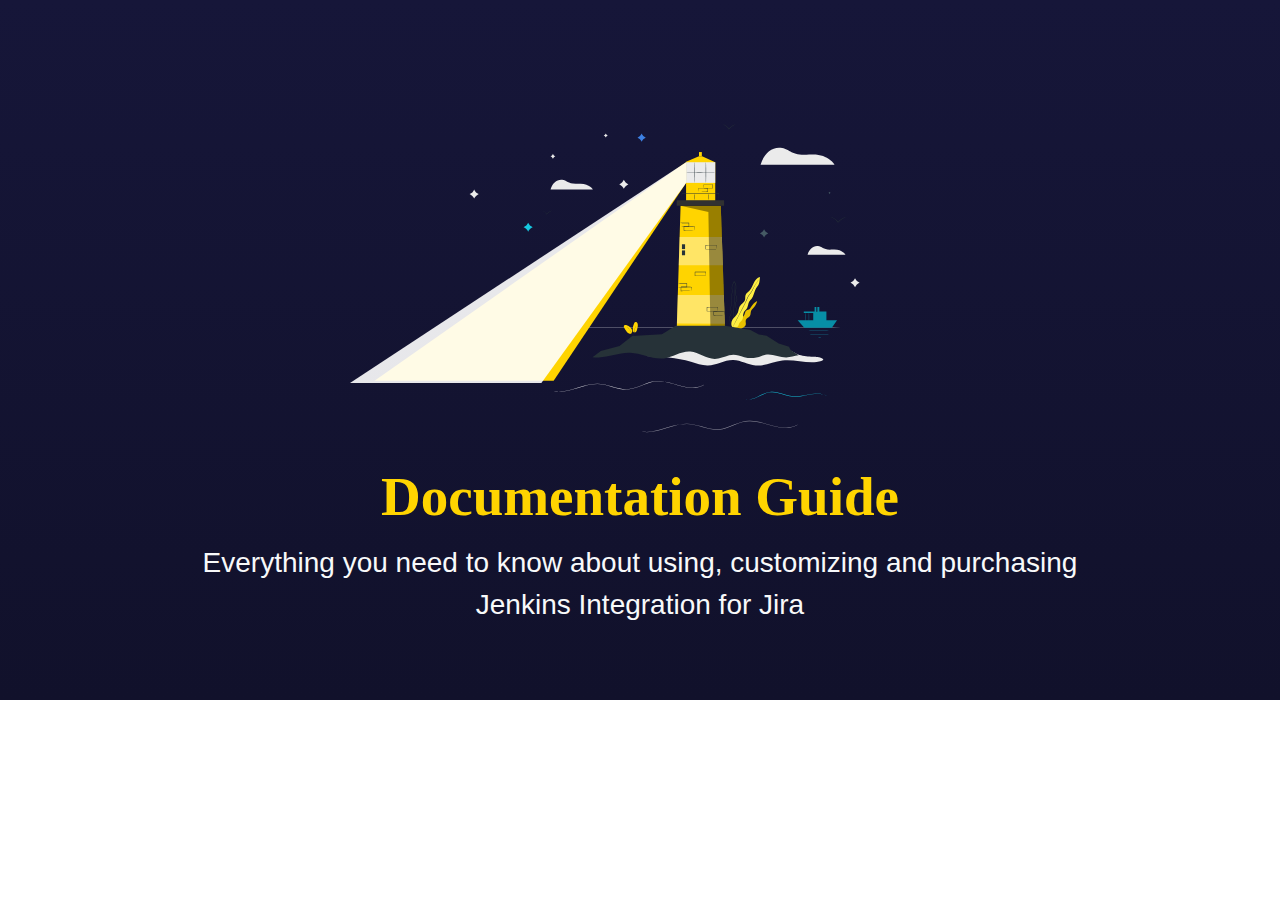
==== demo/index.html @ a4cf03d1 "cool lightbox" ====
<!doctype html>
<html class="no-js" lang="">

<head>
  <meta charset="utf-8">
  <title></title>
  <meta name="description" content="">
  <meta name="viewport" content="width=device-width, initial-scale=1">

  <!--  <meta property="og:title" content=""> -->
  <!--  <meta property="og:type" content=""> -->
  <!--  <meta property="og:url" content=""> -->
  <!--  <meta property="og:image" content=""> -->

  <!--  <link rel="apple-touch-icon" href="icon.png"> -->
  <!-- Place favicon.ico in the root directory -->

  <link rel="stylesheet" href="css/style.css">

  <meta name="theme-color" content="#fafafa">
</head>

<body class="page-home">
<main role="main">
  <!-- ======= START site section:hero ======= -->
  <section class="section section-hero hero-home">
    <!-- header height offset -->
    <div class="header-height-offset"></div>
    <!-- // header height offset -->
    <div class="container">
      <div class="row">
        <div class="col text-center">
          <div class="illustration">
            <img src="img/lighthouse.svg" alt="Lighthouse - Jenkins for jira" data-lightbox>
          </div>
          <h1 class="text-light visible-md">Jenkins Integration for Jira</h1>
          <h1 class="text-primary">Documentation Guide</h1>
          <p class="text-light">Everything you need to know about using, customizing and purchasing Jenkins Integration for Jira</p>

          <div class="service-select-mobile visible-md">
            <div class="info">
              <h2>1. Choose Cloud or Data Center/Server </h2>
              <div class="cta d-flex justify-content-between">
                <a href="#" class="btn btn-white service-select-btn" data-service="cloud">Cloud</a>
                <a href="#" class="btn btn-white service-select-btn" data-service="data-center-server">Data Center/Server</a>
              </div>
            </div>
          </div>
        </div>
      </div>
    </div>
  </section>
</main>

<!-- load lightbox conditionally -->
<script>
  (function() {
    if (true) {
      document.write('<script src="js/custom-lightbox.js"><\/script>');
    }
  })();
</script>
<!-- // load lightbox conditionally -->

</body>
</html>
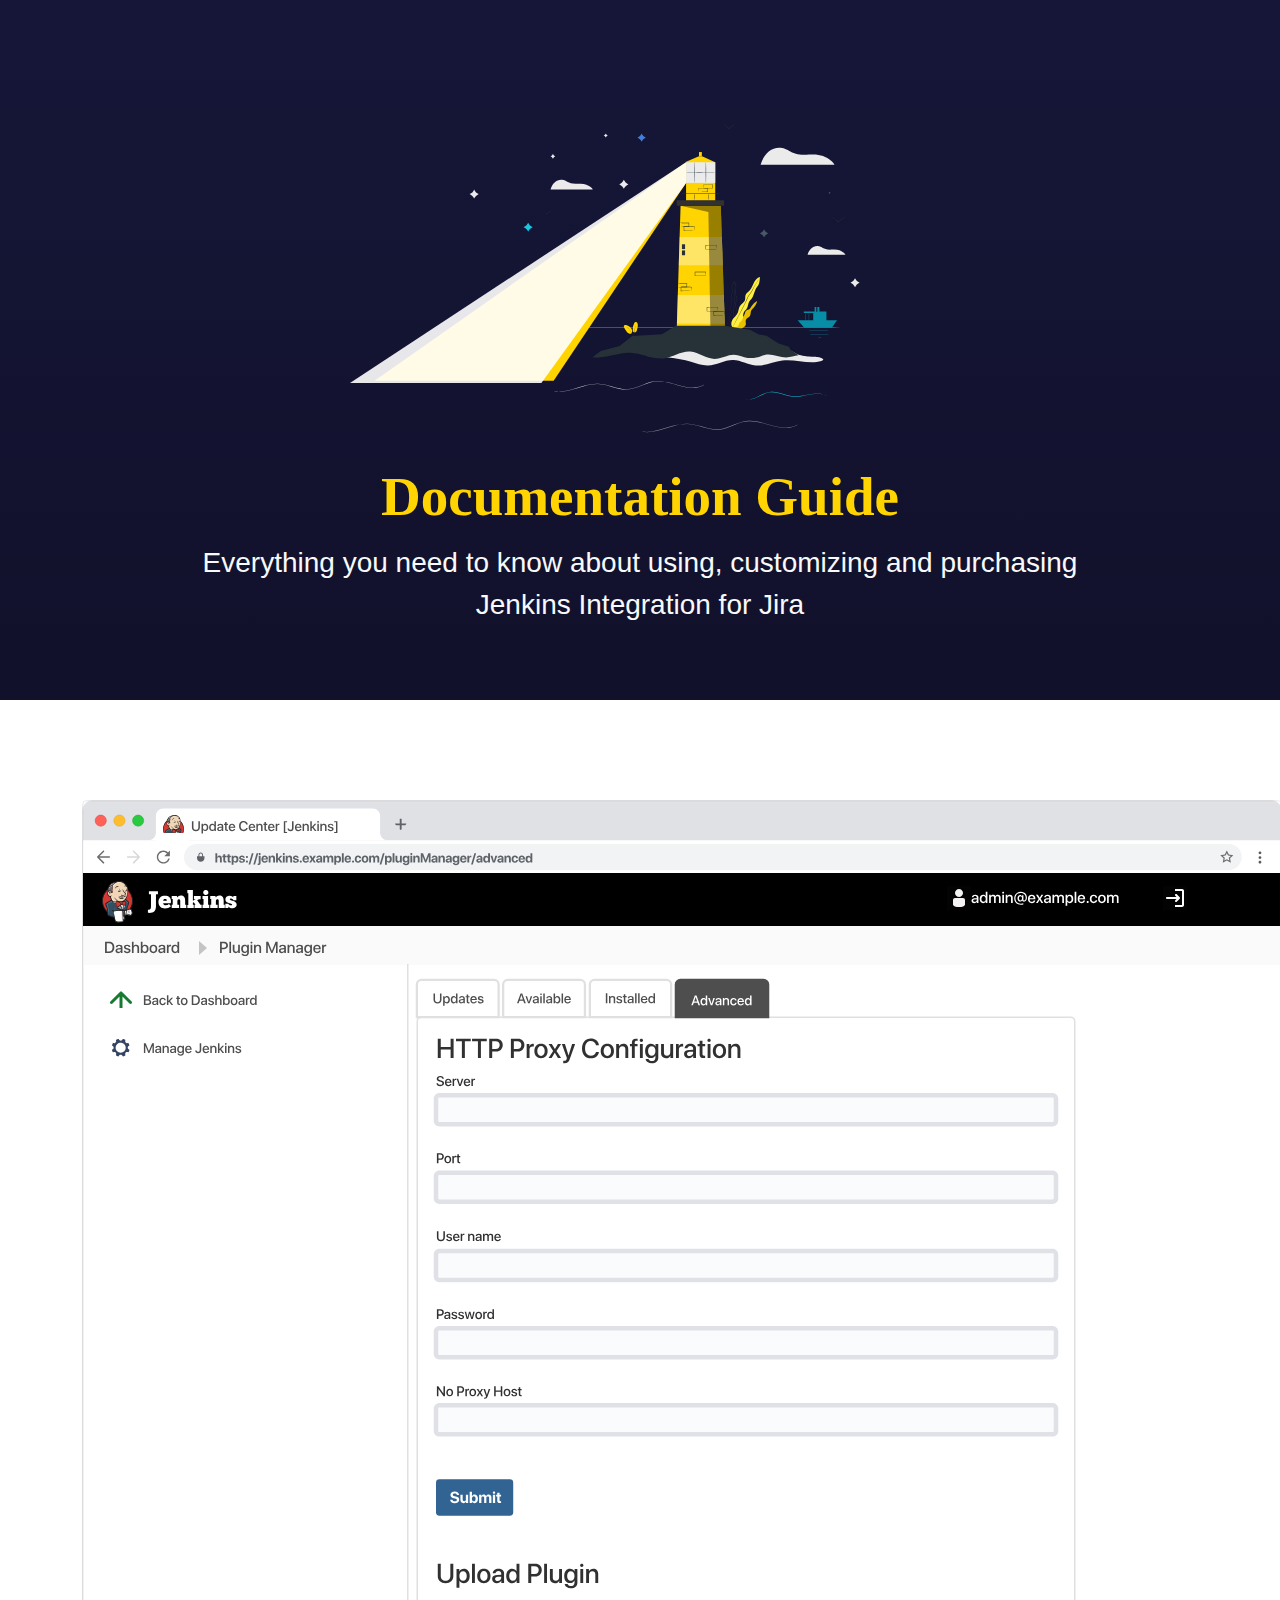
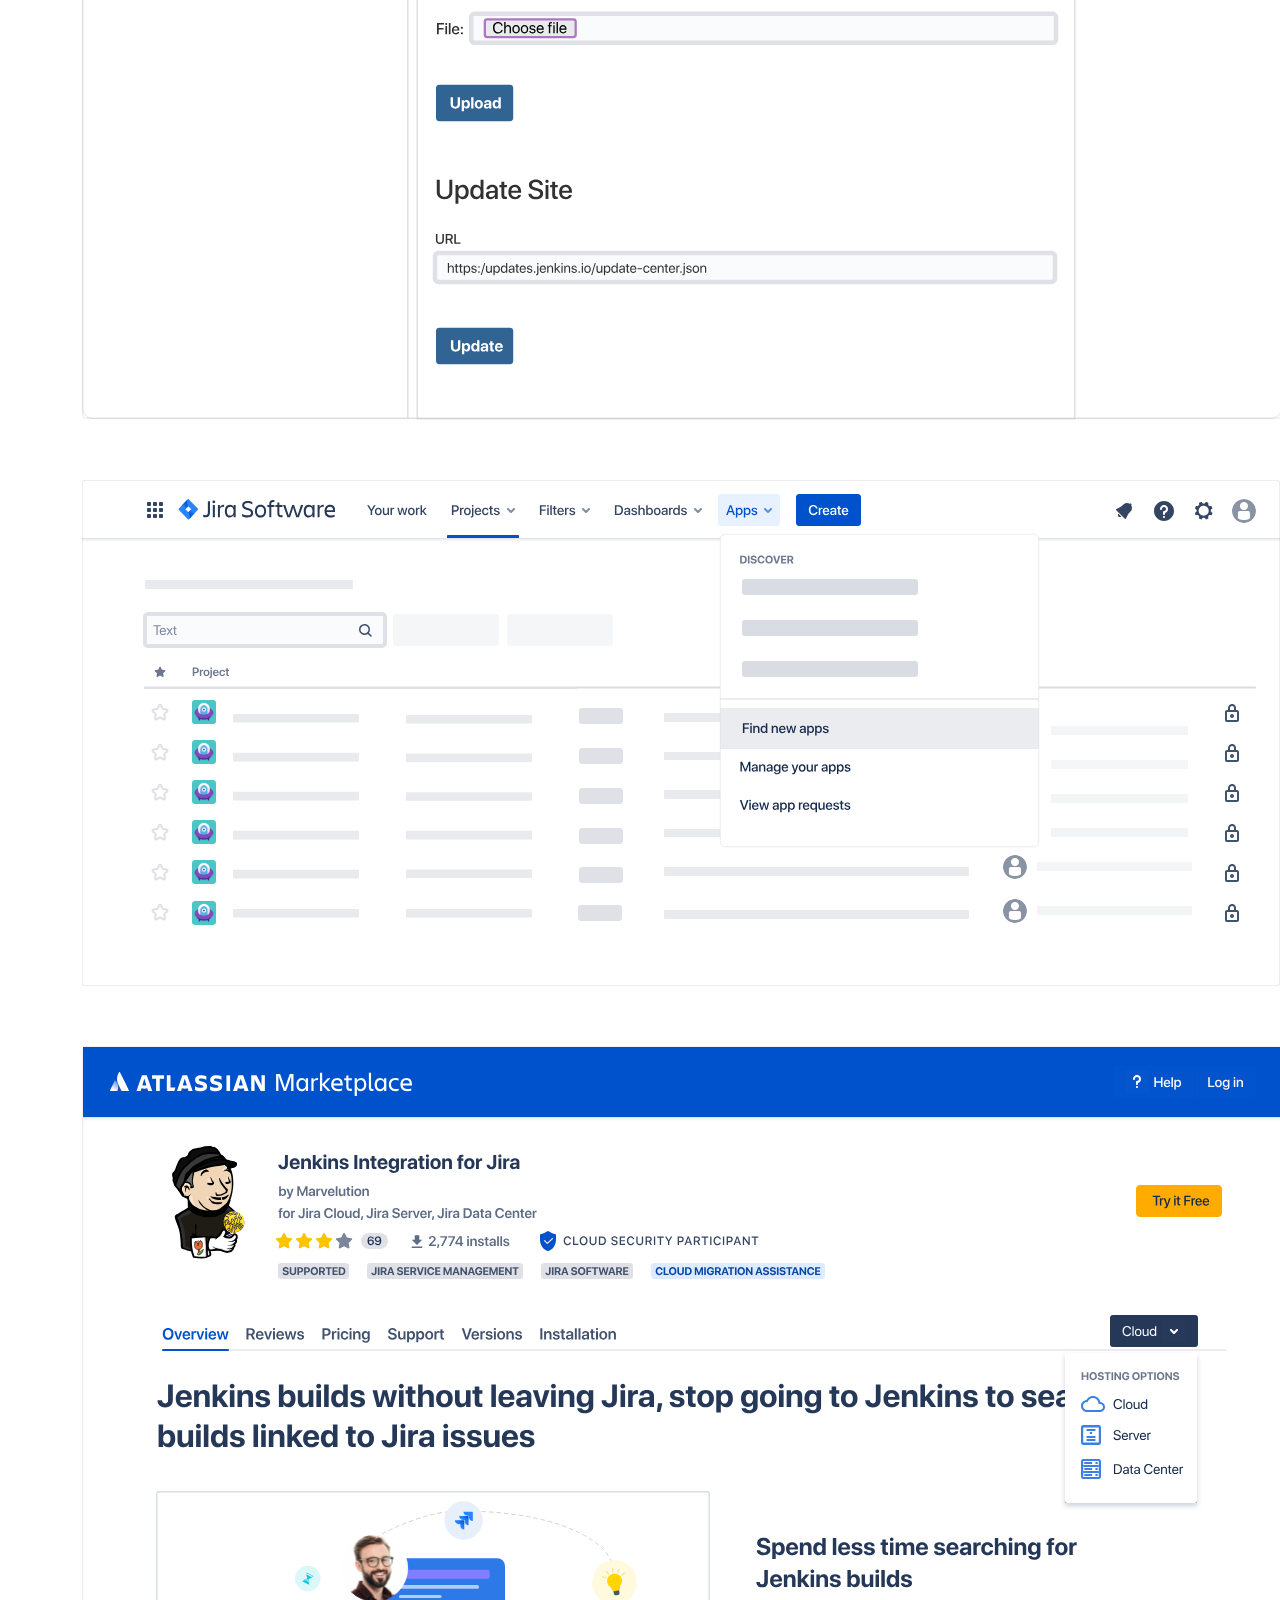
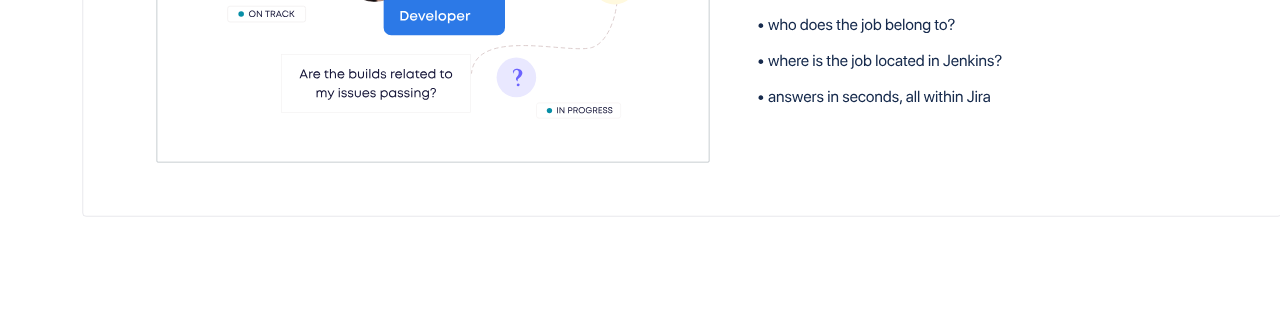
==== commit f06be7d1: "added new images" ====
--- a/demo/index.html
+++ b/demo/index.html
@@ -50,6 +50,26 @@
       </div>
     </div>
   </section>
+
+  <section class="more-images" style="padding: 100px 0;">
+    <div class="container">
+      <div class="row">
+
+        <div class="image" style="margin-bottom: 60px;cursor: pointer;">
+          <img src="img/16-cloud-example-jenkins-plugin-manager-chose-file-recreated.svg" alt="Lighthouse - Jenkins for jira" data-lightbox>
+        </div>
+
+        <div class="image" style="margin-bottom: 60px;cursor: pointer;">
+          <img src="img/1-cloud-in-app-dropdown-menu-recreated-v2.svg" alt="Lighthouse - Jenkins for jira" data-lightbox>
+        </div>
+
+        <div class="image" style="cursor:pointer;">
+          <img src="img/11-cloud-marketplace-overview-deployment-dropdown-recreated.svg" alt="Lighthouse - Jenkins for jira" data-lightbox>
+        </div>
+
+      </div>
+    </div>
+  </section>
 </main>
 
 <!-- load lightbox conditionally -->
